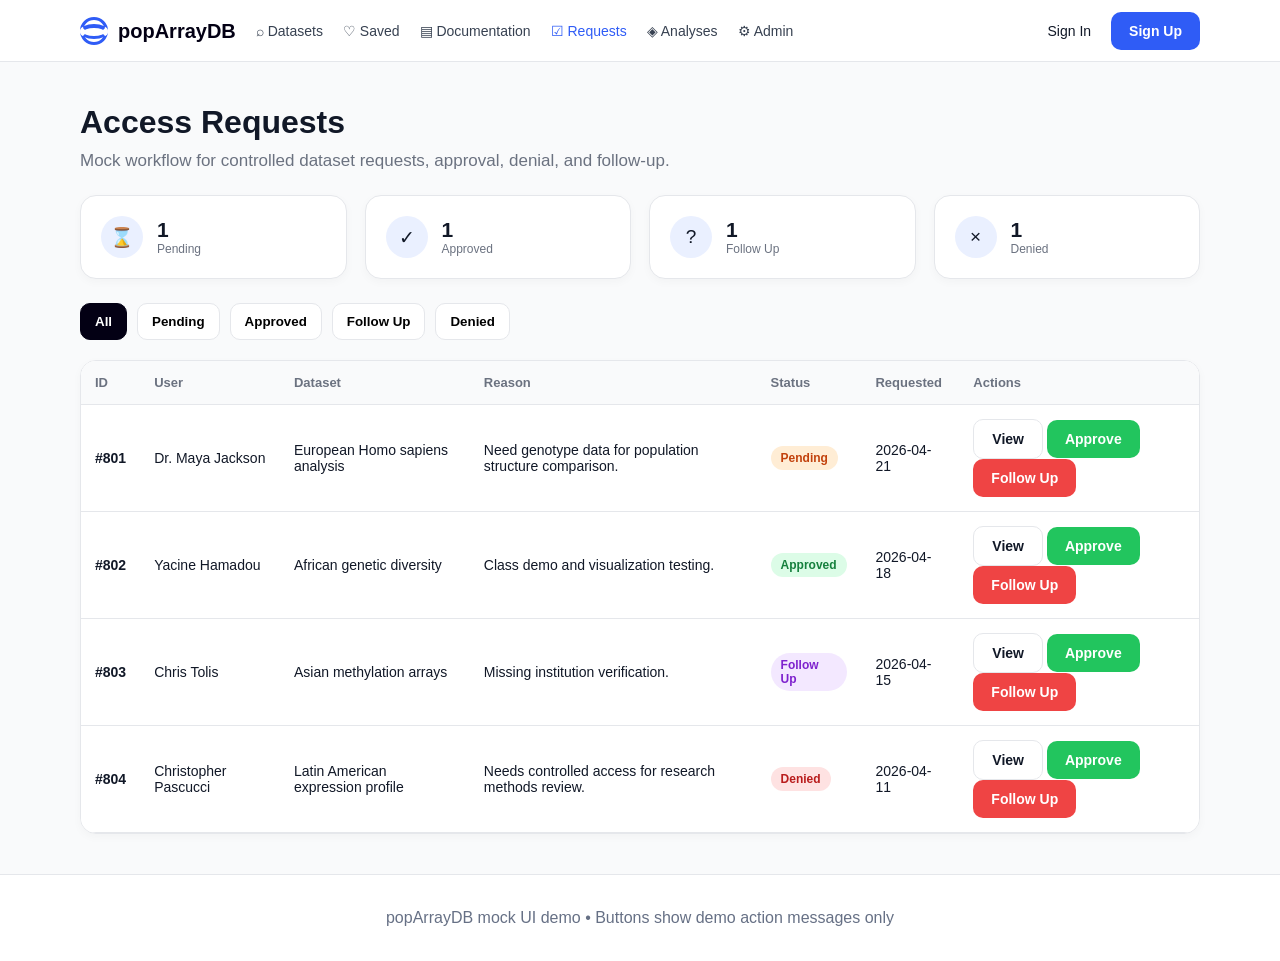
==== access-requests.html @ 7e7bbc74 "Add files via upload" ====
<!DOCTYPE html>
<html lang="en">
<head>
  <meta charset="UTF-8">
  <meta name="viewport" content="width=device-width, initial-scale=1.0">
  <title>popArrayDB | Access Requests</title>
  <link rel="stylesheet" href="styles.css">
</head>
<body data-page="requests">
  <header class="topbar">
    <div class="container nav">
      <div class="nav-left">
        <a class="logo" href="home.html"><span class="logo-mark"></span><span>popArrayDB</span></a>
        <nav class="nav-links">
          <a data-nav="datasets" href="datasets.html">⌕ Datasets</a>
          <a data-nav="saved" href="saved.html">♡ Saved</a>
          <a data-nav="documentation" href="documentation.html">▤ Documentation</a>
          <a data-nav="requests" href="access-requests.html">☑ Requests</a>
          <a data-nav="analyses" href="analyses.html">◈ Analyses</a>
          <a data-nav="admin" href="admin.html">⚙ Admin</a>
        </nav>
      </div>
      <div class="nav-actions"><a href="index.html">Sign In</a><a class="btn btn-primary" href="register.html">Sign Up</a></div>
    </div>
  </header>

  <main class="container">
    <section class="page-title">
      <h1>Access Requests</h1>
      <p>Mock workflow for controlled dataset requests, approval, denial, and follow-up.</p>
    </section>

    <section class="grid grid-4" style="margin-bottom:24px">
      <div class="card stat-card"><div class="stat-icon">⌛</div><div><div class="stat-number">1</div><div class="stat-label">Pending</div></div></div>
      <div class="card stat-card"><div class="stat-icon">✓</div><div><div class="stat-number">1</div><div class="stat-label">Approved</div></div></div>
      <div class="card stat-card"><div class="stat-icon">?</div><div><div class="stat-number">1</div><div class="stat-label">Follow Up</div></div></div>
      <div class="card stat-card"><div class="stat-icon">×</div><div><div class="stat-number">1</div><div class="stat-label">Denied</div></div></div>
    </section>

    <div class="filter-tabs">
      <button class="tab-btn active" data-filter="All">All</button>
      <button class="tab-btn" data-filter="Pending">Pending</button>
      <button class="tab-btn" data-filter="Approved">Approved</button>
      <button class="tab-btn" data-filter="Follow Up">Follow Up</button>
      <button class="tab-btn" data-filter="Denied">Denied</button>
    </div>

    <section class="card table-wrap">
      <table class="table">
        <thead>
          <tr><th>ID</th><th>User</th><th>Dataset</th><th>Reason</th><th>Status</th><th>Requested</th><th>Actions</th></tr>
        </thead>
        <tbody id="requestTableBody"></tbody>
      </table>
    </section>
  </main>

  <footer class="footer">popArrayDB mock UI demo • Buttons show demo action messages only</footer>
  <script src="data.js"></script>
  <script src="app.js"></script>
</body>
</html>
---- styles.css ----
:root{
  --blue:#2f5cf6;
  --blue-dark:#2145d8;
  --ink:#030014;
  --text:#111827;
  --muted:#6b7280;
  --line:#e5e7eb;
  --soft:#f8fafc;
  --card:#ffffff;
  --green:#22c55e;
  --purple:#8b5cf6;
  --orange:#fb923c;
  --red:#ef4444;
  --shadow:0 18px 45px rgba(15,23,42,.08);
  --radius:16px;
}
*{box-sizing:border-box}
html{scroll-behavior:smooth}
body{
  margin:0;
  font-family:Inter, Arial, Helvetica, sans-serif;
  color:var(--text);
  background:#f9fafb;
}
a{color:inherit;text-decoration:none}
button,input,textarea,select{font-family:inherit}
.container{width:min(1120px,92%);margin:0 auto}
.small-container{width:min(760px,92%);margin:0 auto}
.center{text-align:center}
.muted{color:var(--muted)}
.logo{display:flex;align-items:center;gap:10px;font-weight:800;font-size:20px;color:var(--ink)}
.logo-mark{width:28px;height:28px;border:3px solid var(--blue);border-radius:50%;position:relative;display:inline-block}
.logo-mark:before,.logo-mark:after{content:"";position:absolute;left:-3px;right:-3px;height:8px;border:3px solid var(--blue);border-left-color:transparent;border-right-color:transparent;border-radius:50%;background:#fff}
.logo-mark:before{top:4px}.logo-mark:after{bottom:3px}
.topbar{height:62px;background:#fff;border-bottom:1px solid var(--line);position:sticky;top:0;z-index:20}
.nav{height:62px;display:flex;align-items:center;justify-content:space-between;gap:20px}
.nav-left,.nav-links,.nav-actions{display:flex;align-items:center;gap:20px}
.nav-links a{font-size:14px;color:#374151;display:flex;align-items:center;gap:7px}
.nav-links a:hover,.nav-links a.active{color:var(--blue)}
.nav-actions a{font-size:14px}
.btn{border:0;border-radius:10px;padding:11px 18px;font-weight:700;cursor:pointer;display:inline-flex;align-items:center;justify-content:center;gap:8px;transition:.18s ease;font-size:14px;background:#eef2ff;color:var(--blue)}
.btn:hover{transform:translateY(-1px);box-shadow:0 8px 18px rgba(15,23,42,.12)}
.btn-primary{background:var(--blue);color:#fff}
.btn-dark{background:var(--ink);color:#fff}
.btn-outline{background:#fff;border:1px solid var(--line);color:#111827}
.btn-ghost{background:transparent;color:#374151}
.btn-danger{background:var(--red);color:#fff}
.btn-success{background:var(--green);color:#fff}
.btn-block{width:100%}
.tag,.badge{display:inline-flex;align-items:center;gap:6px;border-radius:999px;background:#f3f4f6;color:#374151;padding:5px 10px;font-size:12px;font-weight:700}
.badge-blue{background:#eaf0ff;color:#2145d8}.badge-green{background:#dcfce7;color:#15803d}.badge-purple{background:#f3e8ff;color:#7e22ce}.badge-orange{background:#ffedd5;color:#c2410c}.badge-red{background:#fee2e2;color:#b91c1c}
.card{background:#fff;border:1px solid var(--line);border-radius:var(--radius);box-shadow:0 3px 10px rgba(15,23,42,.03)}
.card-pad{padding:24px}
.card-hover:hover{border-color:#c7d2fe;box-shadow:var(--shadow);transform:translateY(-2px)}
.grid{display:grid;gap:18px}.grid-2{grid-template-columns:repeat(2,minmax(0,1fr))}.grid-3{grid-template-columns:repeat(3,minmax(0,1fr))}.grid-4{grid-template-columns:repeat(4,minmax(0,1fr))}
.form-row{display:grid;gap:14px}.form-row-2{grid-template-columns:1fr 1fr}
label{font-weight:700;font-size:14px;display:block;margin-bottom:8px}
.input,select,textarea{width:100%;border:1px solid #d1d5db;background:#f4f4f5;border-radius:10px;padding:13px 14px;color:#374151;font-size:15px;outline:none}
.input:focus,select:focus,textarea:focus{background:#fff;border-color:var(--blue);box-shadow:0 0 0 4px rgba(47,92,246,.10)}
textarea{min-height:105px;resize:vertical}.help{font-size:13px;color:var(--muted);margin-top:6px}.error{font-size:13px;color:var(--red);margin-top:6px;display:none}.error.show{display:block}
.page-title{padding:42px 0 24px}.page-title h1{font-size:32px;margin:0 0 10px}.page-title p{margin:0;color:var(--muted);font-size:17px}
/* Login */
.login-bg{min-height:100vh;background:linear-gradient(180deg,#fff 0%,#f3f7fb 100%);display:flex;align-items:center;justify-content:center;padding:46px 18px}
.login-wrap{width:min(560px,100%)}
.login-brand{text-align:center;margin-bottom:34px}.login-brand .logo{justify-content:center;font-size:40px}.login-brand p{font-size:18px;color:#667085;margin-top:18px}
.login-card{padding:30px;border-radius:18px;background:#fff;border:1px solid var(--line);box-shadow:0 10px 36px rgba(15,23,42,.05)}
.login-card h2{margin:0 0 8px;font-size:22px}.login-card .sub{margin:0 0 24px;color:#6b7280;font-size:17px}.login-options{display:flex;align-items:center;justify-content:space-between;margin:14px 0 22px;color:#4b5563}.checkline{display:flex;gap:10px;align-items:center}.fake-check{width:14px;height:14px;border-radius:3px;background:#4b5563}.login-footer{text-align:center;color:#4b5563;margin-top:22px}.login-footer a,.link{color:var(--blue);font-weight:700;cursor:pointer}
.data-sources{text-align:center;color:#6b7280;margin-top:36px}
/* Home */
.hero{background:var(--blue);color:#fff;padding:48px 0 52px}.hero-grid{display:grid;grid-template-columns:1.2fr .8fr;gap:42px;align-items:center}.hero h1{font-size:34px;line-height:1.15;margin:12px 0 16px}.hero p{font-size:17px;line-height:1.6;color:#e8eeff;margin:0 0 22px}.hero-search{display:flex;gap:10px;background:#fff;border-radius:10px;padding:8px;max-width:640px}.hero-search input{border:0;background:transparent;flex:1;padding:9px 10px;outline:none}.quick-tags{display:flex;gap:10px;flex-wrap:wrap;margin-top:12px}.quick-tags span{font-size:12px;font-weight:700;background:rgba(255,255,255,.16);padding:6px 10px;border-radius:999px}.lab-card{height:238px;border-radius:14px;overflow:hidden;background:linear-gradient(135deg,#0f172a,#64748b);border:1px solid rgba(255,255,255,.24);position:relative;box-shadow:0 22px 50px rgba(0,0,0,.22)}
.lab-card:before{content:"";position:absolute;inset:24px;background:linear-gradient(90deg,rgba(255,255,255,.12),transparent);border-radius:10px}.lab-title{position:absolute;left:24px;bottom:24px;font-size:20px;font-weight:800}.section{padding:48px 0}.stat-card{display:flex;align-items:center;gap:14px;padding:20px}.stat-icon{height:42px;width:42px;border-radius:50%;display:grid;place-items:center;font-size:19px;background:#eaf0ff}.stat-number{font-size:21px;font-weight:800}.stat-label{font-size:12px;color:var(--muted)}.section-heading{text-align:center;margin-bottom:26px}.section-heading h2{margin:0 0 8px;font-size:22px}.section-heading p{margin:0;color:var(--muted)}.feature-card{padding:24px}.feature-icon{height:42px;width:42px;border-radius:50%;display:grid;place-items:center;background:#eaf0ff;color:var(--blue);font-weight:800;margin-bottom:14px}.feature-card h3{margin:0 0 8px}.feature-card p{margin:0;color:var(--muted);line-height:1.55}.featured-header{display:flex;align-items:end;justify-content:space-between;margin-bottom:16px}.source-row{display:flex;justify-content:center;gap:48px;flex-wrap:wrap;text-align:center}.source-row strong{display:block;margin-bottom:4px}.source-row span{font-size:12px;color:var(--muted)}
/* Datasets */
.search-line{display:flex;gap:14px;margin-bottom:22px}.search-line input{flex:1;background:#fff}.dataset-list{display:grid;gap:18px}.dataset-card{padding:24px;display:grid;grid-template-columns:1fr auto;gap:22px}.dataset-card h3{margin:10px 0 8px}.dataset-card p{color:#667085;line-height:1.55;margin:0 0 24px}.dataset-meta{display:grid;grid-template-columns:repeat(4,minmax(0,1fr));gap:16px;color:#374151}.meta-item{display:flex;gap:10px;align-items:flex-start}.meta-icon{color:#9ca3af}.meta-item strong{display:block;font-size:14px}.meta-item span{font-size:12px;color:var(--muted)}.actions-col{display:flex;flex-direction:column;gap:10px;align-items:flex-end}
/* Saved */
.empty-state{min-height:310px;display:grid;place-items:center;text-align:center;padding:40px}.empty-icon{font-size:58px;color:#d1d5db;margin-bottom:14px}.empty-state h2{margin:0 0 10px}.empty-state p{color:var(--muted);margin:0 0 22px}
/* Detail */
.detail-layout{display:grid;grid-template-columns:1fr 330px;gap:24px}.detail-hero{padding:28px}.detail-hero h1{margin:14px 0 10px;font-size:30px}.detail-hero p{color:#667085;line-height:1.65}.info-table{display:grid;gap:12px}.info-row{display:flex;justify-content:space-between;border-bottom:1px solid var(--line);padding-bottom:10px;gap:14px}.info-row:last-child{border:0}.info-row span:first-child{color:var(--muted)}.record-row{display:flex;justify-content:space-between;gap:16px;padding:16px 0;border-bottom:1px solid var(--line)}.record-row:last-child{border-bottom:0}.side-card{padding:22px;margin-bottom:18px}.side-card h3{margin:0 0 14px}.metrics{display:grid;grid-template-columns:repeat(3,1fr);gap:12px;margin-top:18px}.metric{padding:16px;border-radius:14px;background:#f8fafc;text-align:center}.metric strong{display:block;font-size:22px}.metric span{font-size:12px;color:var(--muted)}
/* Tables */
.table-wrap{overflow:auto}.table{width:100%;border-collapse:collapse;background:#fff}.table th,.table td{text-align:left;border-bottom:1px solid var(--line);padding:14px}.table th{font-size:13px;color:#6b7280;background:#f9fafb}.table td{font-size:14px}.filter-tabs,.admin-tabs{display:flex;gap:10px;flex-wrap:wrap;margin-bottom:20px}.tab-btn{border:1px solid var(--line);background:#fff;border-radius:10px;padding:10px 14px;font-weight:700;cursor:pointer}.tab-btn.active{background:var(--ink);color:#fff;border-color:var(--ink)}
/* Admin */
.admin-panel{display:none}.admin-panel.active{display:block}.chart-placeholder{height:220px;border-radius:16px;background:repeating-linear-gradient(90deg,#eff6ff 0,#eff6ff 38px,#f8fafc 38px,#f8fafc 78px);display:flex;align-items:end;gap:16px;padding:22px}.bar{width:42px;border-radius:8px 8px 0 0;background:var(--blue)}
/* Toast + modal */
.toast{position:fixed;right:20px;bottom:20px;background:#111827;color:#fff;border-radius:12px;padding:14px 18px;box-shadow:var(--shadow);opacity:0;pointer-events:none;transform:translateY(10px);transition:.2s;z-index:50}.toast.show{opacity:1;transform:translateY(0)}
.modal-bg{position:fixed;inset:0;background:rgba(15,23,42,.50);display:none;align-items:center;justify-content:center;padding:18px;z-index:60}.modal-bg.show{display:flex}.modal{background:#fff;border-radius:18px;width:min(560px,100%);padding:26px;box-shadow:0 30px 80px rgba(0,0,0,.30)}.modal h2{margin:0 0 8px}.modal p{color:var(--muted);line-height:1.55}.modal-actions{display:flex;gap:12px;justify-content:flex-end;margin-top:18px}
.footer{padding:34px 0;color:#667085;text-align:center;border-top:1px solid var(--line);margin-top:40px;background:#fff}
@media(max-width:900px){.hero-grid,.detail-layout{grid-template-columns:1fr}.grid-4,.grid-3,.grid-2,.dataset-meta{grid-template-columns:1fr 1fr}.nav{height:auto;align-items:flex-start;padding:14px 0}.topbar{height:auto}.nav-left{flex-direction:column;align-items:flex-start}.nav-links{flex-wrap:wrap}.dataset-card{grid-template-columns:1fr}.actions-col{align-items:flex-start;flex-direction:row;flex-wrap:wrap}}
@media(max-width:620px){.grid-4,.grid-3,.grid-2,.dataset-meta,.form-row-2,.metrics{grid-template-columns:1fr}.hero-search,.search-line{flex-direction:column}.login-brand .logo{font-size:32px}.hero h1{font-size:28px}.nav{gap:10px}.nav-actions{gap:8px}.source-row{gap:20px}.modal-actions{flex-direction:column}.modal-actions .btn{width:100%}}
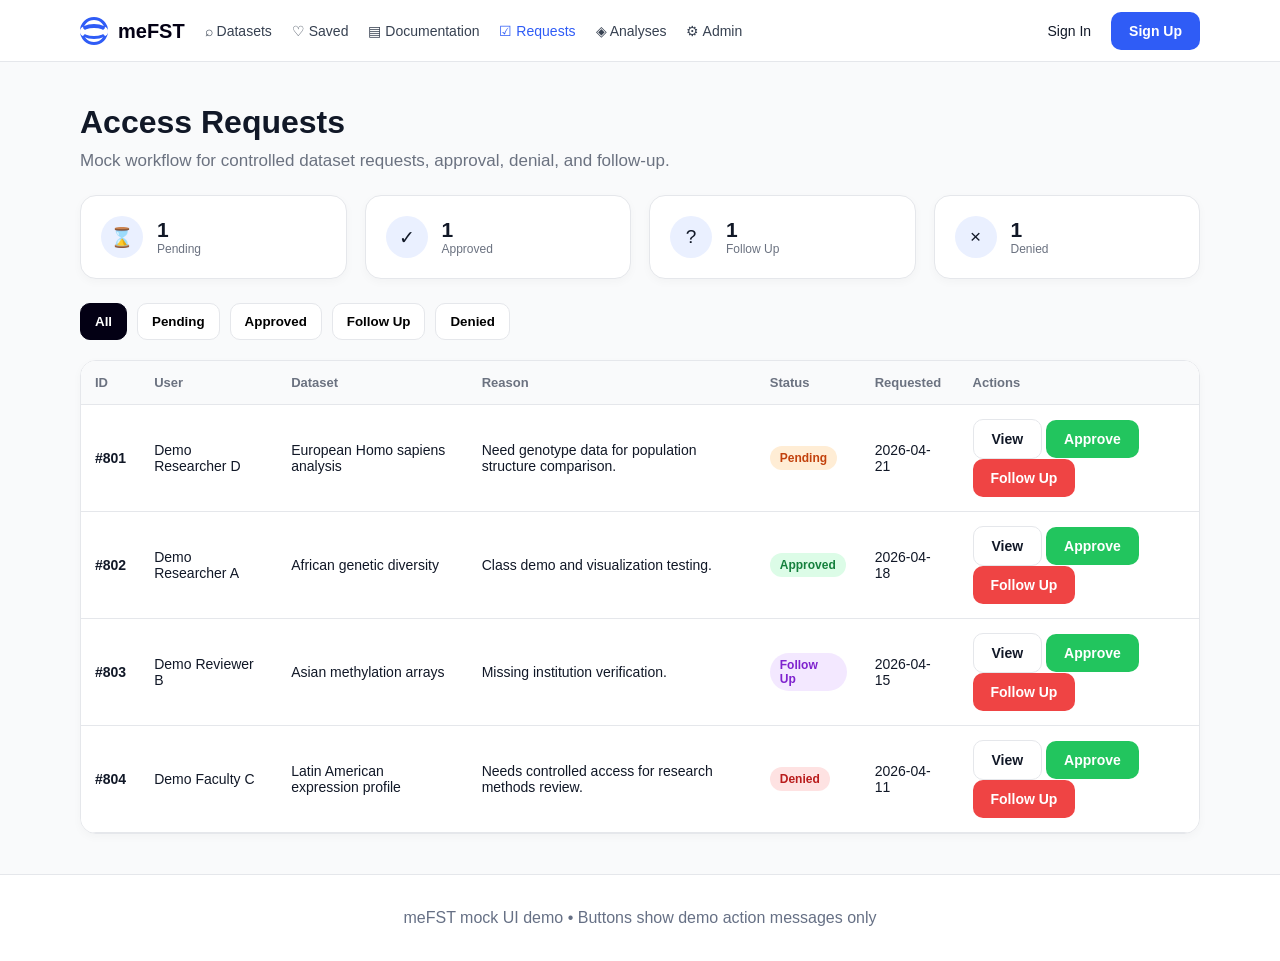
==== commit 4e2daee0: "Add files via upload" ====
--- a/access-requests.html
+++ b/access-requests.html
@@ -3,14 +3,14 @@
 <head>
   <meta charset="UTF-8">
   <meta name="viewport" content="width=device-width, initial-scale=1.0">
-  <title>popArrayDB | Access Requests</title>
+  <title>meFST | Access Requests</title>
   <link rel="stylesheet" href="styles.css">
 </head>
 <body data-page="requests">
   <header class="topbar">
     <div class="container nav">
       <div class="nav-left">
-        <a class="logo" href="home.html"><span class="logo-mark"></span><span>popArrayDB</span></a>
+        <a class="logo" href="home.html"><span class="logo-mark"></span><span>meFST</span></a>
         <nav class="nav-links">
           <a data-nav="datasets" href="datasets.html">⌕ Datasets</a>
           <a data-nav="saved" href="saved.html">♡ Saved</a>
@@ -55,7 +55,7 @@
     </section>
   </main>
 
-  <footer class="footer">popArrayDB mock UI demo • Buttons show demo action messages only</footer>
+  <footer class="footer">meFST mock UI demo • Buttons show demo action messages only</footer>
   <script src="data.js"></script>
   <script src="app.js"></script>
 </body>
--- a/styles.css
+++ b/styles.css
@@ -59,29 +59,75 @@
 .input:focus,select:focus,textarea:focus{background:#fff;border-color:var(--blue);box-shadow:0 0 0 4px rgba(47,92,246,.10)}
 textarea{min-height:105px;resize:vertical}.help{font-size:13px;color:var(--muted);margin-top:6px}.error{font-size:13px;color:var(--red);margin-top:6px;display:none}.error.show{display:block}
 .page-title{padding:42px 0 24px}.page-title h1{font-size:32px;margin:0 0 10px}.page-title p{margin:0;color:var(--muted);font-size:17px}
-/* Login */
 .login-bg{min-height:100vh;background:linear-gradient(180deg,#fff 0%,#f3f7fb 100%);display:flex;align-items:center;justify-content:center;padding:46px 18px}
 .login-wrap{width:min(560px,100%)}
 .login-brand{text-align:center;margin-bottom:34px}.login-brand .logo{justify-content:center;font-size:40px}.login-brand p{font-size:18px;color:#667085;margin-top:18px}
 .login-card{padding:30px;border-radius:18px;background:#fff;border:1px solid var(--line);box-shadow:0 10px 36px rgba(15,23,42,.05)}
 .login-card h2{margin:0 0 8px;font-size:22px}.login-card .sub{margin:0 0 24px;color:#6b7280;font-size:17px}.login-options{display:flex;align-items:center;justify-content:space-between;margin:14px 0 22px;color:#4b5563}.checkline{display:flex;gap:10px;align-items:center}.fake-check{width:14px;height:14px;border-radius:3px;background:#4b5563}.login-footer{text-align:center;color:#4b5563;margin-top:22px}.login-footer a,.link{color:var(--blue);font-weight:700;cursor:pointer}
 .data-sources{text-align:center;color:#6b7280;margin-top:36px}
-/* Home */
 .hero{background:var(--blue);color:#fff;padding:48px 0 52px}.hero-grid{display:grid;grid-template-columns:1.2fr .8fr;gap:42px;align-items:center}.hero h1{font-size:34px;line-height:1.15;margin:12px 0 16px}.hero p{font-size:17px;line-height:1.6;color:#e8eeff;margin:0 0 22px}.hero-search{display:flex;gap:10px;background:#fff;border-radius:10px;padding:8px;max-width:640px}.hero-search input{border:0;background:transparent;flex:1;padding:9px 10px;outline:none}.quick-tags{display:flex;gap:10px;flex-wrap:wrap;margin-top:12px}.quick-tags span{font-size:12px;font-weight:700;background:rgba(255,255,255,.16);padding:6px 10px;border-radius:999px}.lab-card{height:238px;border-radius:14px;overflow:hidden;background:linear-gradient(135deg,#0f172a,#64748b);border:1px solid rgba(255,255,255,.24);position:relative;box-shadow:0 22px 50px rgba(0,0,0,.22)}
 .lab-card:before{content:"";position:absolute;inset:24px;background:linear-gradient(90deg,rgba(255,255,255,.12),transparent);border-radius:10px}.lab-title{position:absolute;left:24px;bottom:24px;font-size:20px;font-weight:800}.section{padding:48px 0}.stat-card{display:flex;align-items:center;gap:14px;padding:20px}.stat-icon{height:42px;width:42px;border-radius:50%;display:grid;place-items:center;font-size:19px;background:#eaf0ff}.stat-number{font-size:21px;font-weight:800}.stat-label{font-size:12px;color:var(--muted)}.section-heading{text-align:center;margin-bottom:26px}.section-heading h2{margin:0 0 8px;font-size:22px}.section-heading p{margin:0;color:var(--muted)}.feature-card{padding:24px}.feature-icon{height:42px;width:42px;border-radius:50%;display:grid;place-items:center;background:#eaf0ff;color:var(--blue);font-weight:800;margin-bottom:14px}.feature-card h3{margin:0 0 8px}.feature-card p{margin:0;color:var(--muted);line-height:1.55}.featured-header{display:flex;align-items:end;justify-content:space-between;margin-bottom:16px}.source-row{display:flex;justify-content:center;gap:48px;flex-wrap:wrap;text-align:center}.source-row strong{display:block;margin-bottom:4px}.source-row span{font-size:12px;color:var(--muted)}
-/* Datasets */
 .search-line{display:flex;gap:14px;margin-bottom:22px}.search-line input{flex:1;background:#fff}.dataset-list{display:grid;gap:18px}.dataset-card{padding:24px;display:grid;grid-template-columns:1fr auto;gap:22px}.dataset-card h3{margin:10px 0 8px}.dataset-card p{color:#667085;line-height:1.55;margin:0 0 24px}.dataset-meta{display:grid;grid-template-columns:repeat(4,minmax(0,1fr));gap:16px;color:#374151}.meta-item{display:flex;gap:10px;align-items:flex-start}.meta-icon{color:#9ca3af}.meta-item strong{display:block;font-size:14px}.meta-item span{font-size:12px;color:var(--muted)}.actions-col{display:flex;flex-direction:column;gap:10px;align-items:flex-end}
-/* Saved */
 .empty-state{min-height:310px;display:grid;place-items:center;text-align:center;padding:40px}.empty-icon{font-size:58px;color:#d1d5db;margin-bottom:14px}.empty-state h2{margin:0 0 10px}.empty-state p{color:var(--muted);margin:0 0 22px}
-/* Detail */
 .detail-layout{display:grid;grid-template-columns:1fr 330px;gap:24px}.detail-hero{padding:28px}.detail-hero h1{margin:14px 0 10px;font-size:30px}.detail-hero p{color:#667085;line-height:1.65}.info-table{display:grid;gap:12px}.info-row{display:flex;justify-content:space-between;border-bottom:1px solid var(--line);padding-bottom:10px;gap:14px}.info-row:last-child{border:0}.info-row span:first-child{color:var(--muted)}.record-row{display:flex;justify-content:space-between;gap:16px;padding:16px 0;border-bottom:1px solid var(--line)}.record-row:last-child{border-bottom:0}.side-card{padding:22px;margin-bottom:18px}.side-card h3{margin:0 0 14px}.metrics{display:grid;grid-template-columns:repeat(3,1fr);gap:12px;margin-top:18px}.metric{padding:16px;border-radius:14px;background:#f8fafc;text-align:center}.metric strong{display:block;font-size:22px}.metric span{font-size:12px;color:var(--muted)}
-/* Tables */
 .table-wrap{overflow:auto}.table{width:100%;border-collapse:collapse;background:#fff}.table th,.table td{text-align:left;border-bottom:1px solid var(--line);padding:14px}.table th{font-size:13px;color:#6b7280;background:#f9fafb}.table td{font-size:14px}.filter-tabs,.admin-tabs{display:flex;gap:10px;flex-wrap:wrap;margin-bottom:20px}.tab-btn{border:1px solid var(--line);background:#fff;border-radius:10px;padding:10px 14px;font-weight:700;cursor:pointer}.tab-btn.active{background:var(--ink);color:#fff;border-color:var(--ink)}
-/* Admin */
 .admin-panel{display:none}.admin-panel.active{display:block}.chart-placeholder{height:220px;border-radius:16px;background:repeating-linear-gradient(90deg,#eff6ff 0,#eff6ff 38px,#f8fafc 38px,#f8fafc 78px);display:flex;align-items:end;gap:16px;padding:22px}.bar{width:42px;border-radius:8px 8px 0 0;background:var(--blue)}
-/* Toast + modal */
 .toast{position:fixed;right:20px;bottom:20px;background:#111827;color:#fff;border-radius:12px;padding:14px 18px;box-shadow:var(--shadow);opacity:0;pointer-events:none;transform:translateY(10px);transition:.2s;z-index:50}.toast.show{opacity:1;transform:translateY(0)}
 .modal-bg{position:fixed;inset:0;background:rgba(15,23,42,.50);display:none;align-items:center;justify-content:center;padding:18px;z-index:60}.modal-bg.show{display:flex}.modal{background:#fff;border-radius:18px;width:min(560px,100%);padding:26px;box-shadow:0 30px 80px rgba(0,0,0,.30)}.modal h2{margin:0 0 8px}.modal p{color:var(--muted);line-height:1.55}.modal-actions{display:flex;gap:12px;justify-content:flex-end;margin-top:18px}
 .footer{padding:34px 0;color:#667085;text-align:center;border-top:1px solid var(--line);margin-top:40px;background:#fff}
 @media(max-width:900px){.hero-grid,.detail-layout{grid-template-columns:1fr}.grid-4,.grid-3,.grid-2,.dataset-meta{grid-template-columns:1fr 1fr}.nav{height:auto;align-items:flex-start;padding:14px 0}.topbar{height:auto}.nav-left{flex-direction:column;align-items:flex-start}.nav-links{flex-wrap:wrap}.dataset-card{grid-template-columns:1fr}.actions-col{align-items:flex-start;flex-direction:row;flex-wrap:wrap}}
 @media(max-width:620px){.grid-4,.grid-3,.grid-2,.dataset-meta,.form-row-2,.metrics{grid-template-columns:1fr}.hero-search,.search-line{flex-direction:column}.login-brand .logo{font-size:32px}.hero h1{font-size:28px}.nav{gap:10px}.nav-actions{gap:8px}.source-row{gap:20px}.modal-actions{flex-direction:column}.modal-actions .btn{width:100%}}
+.study-topbar{height:38px;background:#fff;border-top:4px solid #111827;border-bottom:1px solid #e5e7eb}
+.study-nav{width:min(760px,94%);height:34px;margin:0 auto;display:flex;align-items:center;justify-content:space-between}
+.study-brand{font-weight:800;font-size:13px;color:#0f172a}
+.study-links{display:flex;align-items:center;gap:24px;font-size:11px;color:#111827}
+.study-links a:hover,.study-links a.active{color:#1d4ed8;font-weight:700}
+.study-shell{width:min(760px,94%);margin:0 auto;padding:34px 0 60px}
+.study-heading{margin-bottom:22px}
+.study-heading h1{font-size:21px;margin:0 0 8px;color:#111827}
+.study-heading p{margin:0;color:#4b5563;font-size:13px}
+.study-search-card{background:#fff;border:1px solid #d1d5db;border-radius:8px;padding:18px;margin-bottom:18px}
+.study-search-row{display:flex;gap:10px}
+.study-search-input{height:38px;border:1px solid #cbd5e1;border-radius:7px;background:#fff;padding:0 14px;font-size:13px;flex:1;color:#111827;outline:none}
+.study-search-input:focus{border-color:#111827;box-shadow:0 0 0 3px rgba(15,23,42,.08)}
+.study-dark-btn{height:38px;border:0;border-radius:6px;background:#030014;color:#fff;font-weight:800;font-size:12px;padding:0 22px;cursor:pointer}
+.study-dark-btn:hover{background:#1f2937}
+.advanced-btn{margin-top:14px;border:0;background:transparent;color:#111827;font-size:12px;font-weight:700;cursor:pointer;padding:0}
+.study-grid{display:grid;grid-template-columns:180px 1fr;gap:18px;align-items:start}
+.filter-panel{background:#fff;border:1px solid #d1d5db;border-radius:8px;padding:18px;position:sticky;top:54px}
+.filter-title{font-size:15px;font-weight:800;margin-bottom:18px;color:#111827}
+.filter-group{margin-bottom:18px}
+.filter-group h3{font-size:12px;margin:0 0 9px;color:#374151;font-weight:800}
+.filter-group label{font-size:11px;font-weight:600;color:#374151;margin:0 0 8px;display:flex;align-items:center;gap:7px}
+.filter-group input[type="checkbox"]{width:11px;height:11px;accent-color:#111827}
+.range-row{display:grid;grid-template-columns:1fr 1fr;gap:8px}
+.range-row input{width:100%;height:32px;border:1px solid #d1d5db;border-radius:6px;background:#fff;padding:0 8px;font-size:11px;outline:none}
+.clear-btn{width:100%;height:34px;border:1px solid #cbd5e1;border-radius:6px;background:#fff;font-size:11px;font-weight:800;color:#334155;cursor:pointer}
+.clear-btn:hover{background:#f8fafc}
+.study-results{display:grid;gap:12px}
+.result-toolbar{height:44px;background:#fff;border:1px solid #d1d5db;border-radius:8px;padding:0 12px;display:flex;align-items:center;justify-content:space-between;font-size:12px;color:#374151;font-weight:700}
+.sort-label{display:flex;align-items:center;gap:6px;margin:0;font-size:11px;font-weight:700;color:#374151}
+.sort-label select{width:150px;height:28px;border:1px solid #cbd5e1;border-radius:6px;background:#fff;padding:0 8px;font-size:11px}
+.study-result-list{display:grid;gap:12px}
+.study-result-card{background:#fff;border:1px solid #d1d5db;border-radius:8px;padding:18px;position:relative}
+.study-result-card:hover{border-color:#94a3b8;box-shadow:0 8px 20px rgba(15,23,42,.06)}
+.study-result-top{display:flex;justify-content:space-between;gap:14px;margin-bottom:8px}
+.study-result-card h2{font-size:15px;margin:0;color:#111827;line-height:1.4}
+.study-accession{font-size:11px;color:#6b7280;white-space:nowrap}
+.study-pill-row{display:flex;gap:6px;flex-wrap:wrap;margin:7px 0 12px}
+.study-pill{border-radius:999px;background:#eef2ff;color:#1d4ed8;font-size:10px;font-weight:800;padding:4px 8px}
+.study-pill.green{background:#dcfce7;color:#15803d}
+.study-pill.gray{background:#f3f4f6;color:#374151}
+.study-mini-meta{display:grid;grid-template-columns:1fr 1fr;gap:6px 28px;font-size:11px;color:#374151;margin-bottom:10px}
+.study-mini-meta span{color:#6b7280}
+.study-description{font-size:12px;color:#374151;line-height:1.55;margin:0 0 12px}
+.related-box{border:1px solid #e5e7eb;background:#f8fafc;border-radius:4px;padding:8px 10px;font-size:11px;color:#4b5563;margin-bottom:12px}
+.result-actions{display:flex;gap:8px;flex-wrap:wrap}
+.small-dark-btn{border:0;background:#030014;color:#fff;border-radius:5px;padding:8px 13px;font-size:11px;font-weight:800;cursor:pointer}
+.small-light-btn{border:1px solid #cbd5e1;background:#fff;color:#111827;border-radius:5px;padding:8px 13px;font-size:11px;font-weight:800;cursor:pointer}
+.pagination-row{height:46px;background:#fff;border:1px solid #d1d5db;border-radius:8px;padding:0 12px;display:flex;align-items:center;justify-content:space-between;font-size:11px;color:#374151}
+.page-btn{height:30px;border:1px solid #d1d5db;border-radius:6px;background:#fff;font-size:11px;color:#64748b;padding:0 13px;cursor:pointer}
+.page-btn:hover{background:#f8fafc;color:#111827}
+.no-results{background:#fff;border:1px solid #d1d5db;border-radius:8px;padding:40px;text-align:center;color:#4b5563}
+@media(max-width:820px){.study-grid{grid-template-columns:1fr}.filter-panel{position:static}.study-nav{height:auto;padding:10px 0;align-items:flex-start}.study-topbar{height:auto}.study-links{flex-wrap:wrap;gap:12px}.study-search-row{flex-direction:column}.study-dark-btn{width:100%}}
+@media(max-width:560px){.study-mini-meta{grid-template-columns:1fr}.result-toolbar,.pagination-row{height:auto;gap:10px;padding:12px;align-items:flex-start;flex-direction:column}.sort-label select{width:100%}}
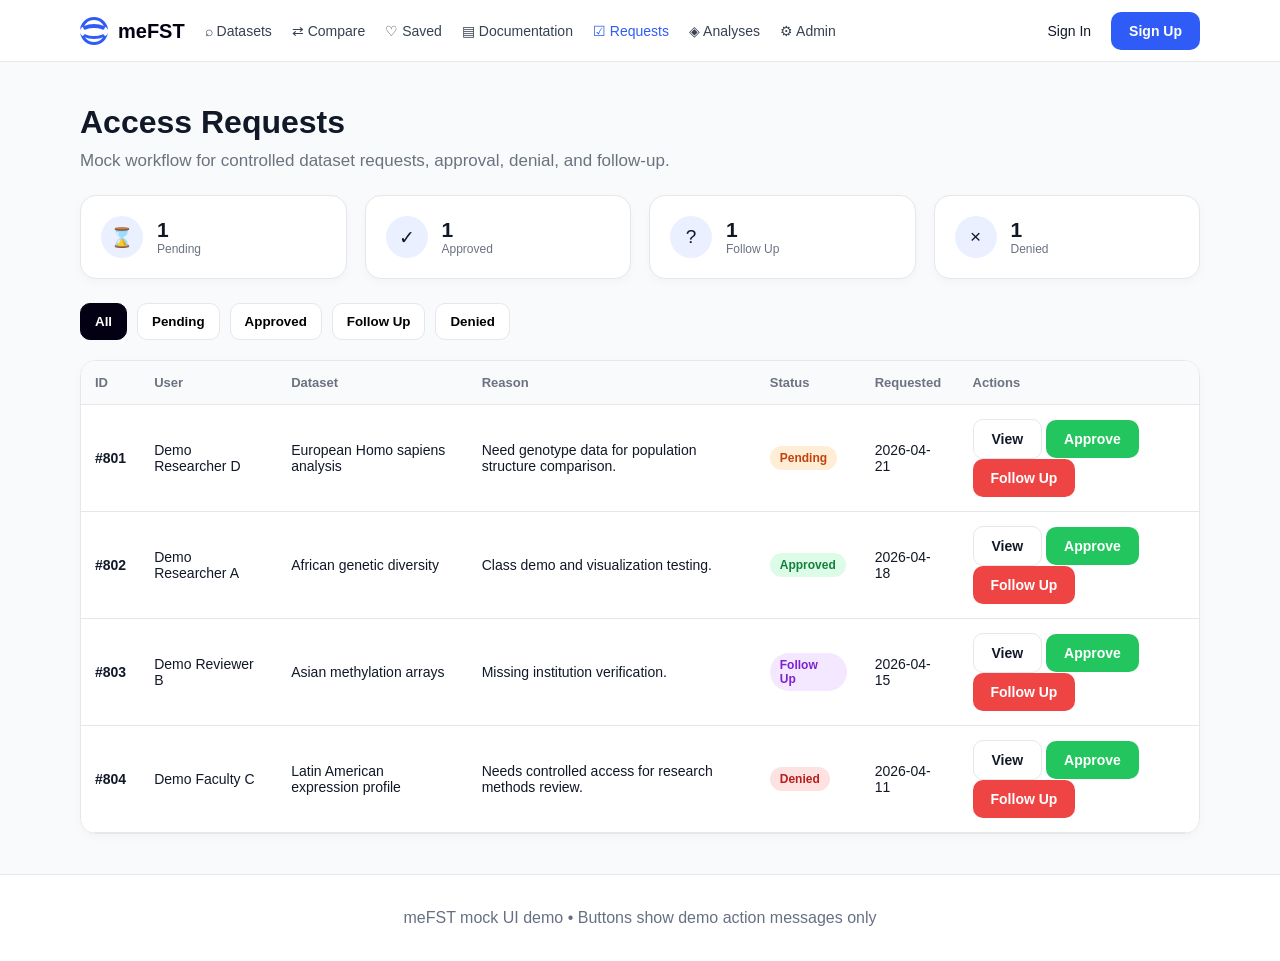
==== commit 554f77cf: "Standardize nav across all pages and hide sign-in/signup after login while adding Log Out." ====
--- a/access-requests.html
+++ b/access-requests.html
@@ -13,6 +13,7 @@
         <a class="logo" href="home.html"><span class="logo-mark"></span><span>meFST</span></a>
         <nav class="nav-links">
           <a data-nav="datasets" href="datasets.html">⌕ Datasets</a>
+          <a data-nav="compare" href="compare.html">⇄ Compare</a>
           <a data-nav="saved" href="saved.html">♡ Saved</a>
           <a data-nav="documentation" href="documentation.html">▤ Documentation</a>
           <a data-nav="requests" href="access-requests.html">☑ Requests</a>
@@ -20,7 +21,7 @@
           <a data-nav="admin" href="admin.html">⚙ Admin</a>
         </nav>
       </div>
-      <div class="nav-actions"><a href="index.html">Sign In</a><a class="btn btn-primary" href="register.html">Sign Up</a></div>
+      <div class="nav-actions" id="topNavActions"></div>
     </div>
   </header>
 
@@ -29,30 +30,9 @@
       <h1>Access Requests</h1>
       <p>Mock workflow for controlled dataset requests, approval, denial, and follow-up.</p>
     </section>
-
-    <section class="grid grid-4" style="margin-bottom:24px">
-      <div class="card stat-card"><div class="stat-icon">⌛</div><div><div class="stat-number">1</div><div class="stat-label">Pending</div></div></div>
-      <div class="card stat-card"><div class="stat-icon">✓</div><div><div class="stat-number">1</div><div class="stat-label">Approved</div></div></div>
-      <div class="card stat-card"><div class="stat-icon">?</div><div><div class="stat-number">1</div><div class="stat-label">Follow Up</div></div></div>
-      <div class="card stat-card"><div class="stat-icon">×</div><div><div class="stat-number">1</div><div class="stat-label">Denied</div></div></div>
-    </section>
-
-    <div class="filter-tabs">
-      <button class="tab-btn active" data-filter="All">All</button>
-      <button class="tab-btn" data-filter="Pending">Pending</button>
-      <button class="tab-btn" data-filter="Approved">Approved</button>
-      <button class="tab-btn" data-filter="Follow Up">Follow Up</button>
-      <button class="tab-btn" data-filter="Denied">Denied</button>
-    </div>
-
-    <section class="card table-wrap">
-      <table class="table">
-        <thead>
-          <tr><th>ID</th><th>User</th><th>Dataset</th><th>Reason</th><th>Status</th><th>Requested</th><th>Actions</th></tr>
-        </thead>
-        <tbody id="requestTableBody"></tbody>
-      </table>
-    </section>
+    <section class="grid grid-4" style="margin-bottom:24px"><div class="card stat-card"><div class="stat-icon">⌛</div><div><div class="stat-number">1</div><div class="stat-label">Pending</div></div></div><div class="card stat-card"><div class="stat-icon">✓</div><div><div class="stat-number">1</div><div class="stat-label">Approved</div></div></div><div class="card stat-card"><div class="stat-icon">?</div><div><div class="stat-number">1</div><div class="stat-label">Follow Up</div></div></div><div class="card stat-card"><div class="stat-icon">×</div><div><div class="stat-number">1</div><div class="stat-label">Denied</div></div></div></section>
+    <div class="filter-tabs"><button class="tab-btn active" data-filter="All">All</button><button class="tab-btn" data-filter="Pending">Pending</button><button class="tab-btn" data-filter="Approved">Approved</button><button class="tab-btn" data-filter="Follow Up">Follow Up</button><button class="tab-btn" data-filter="Denied">Denied</button></div>
+    <section class="card table-wrap"><table class="table"><thead><tr><th>ID</th><th>User</th><th>Dataset</th><th>Reason</th><th>Status</th><th>Requested</th><th>Actions</th></tr></thead><tbody id="requestTableBody"></tbody></table></section>
   </main>
 
   <footer class="footer">meFST mock UI demo • Buttons show demo action messages only</footer>
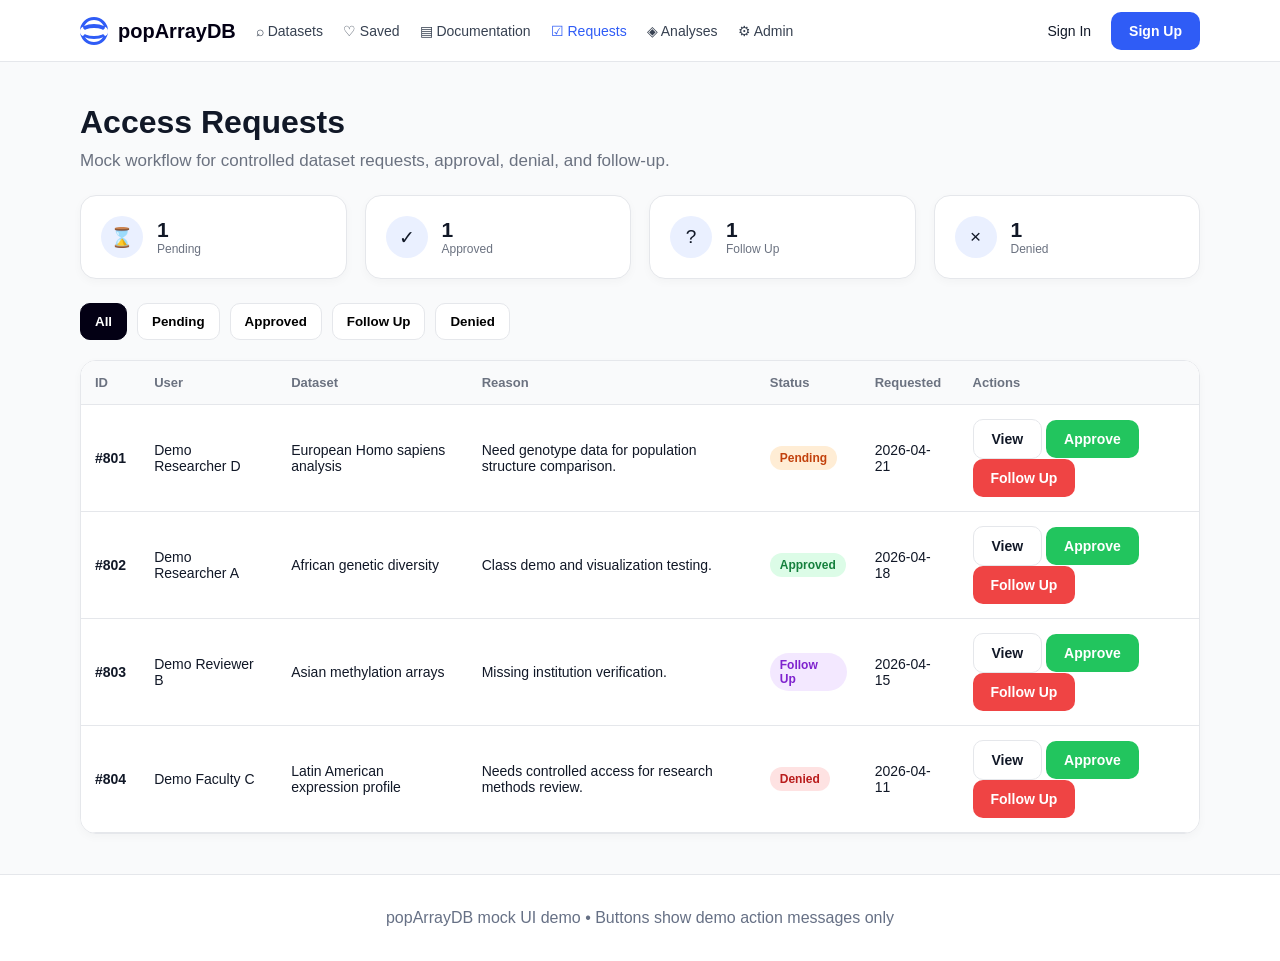
==== commit 168474c3: "Restore access-requests.html after deletion" ====
--- a/access-requests.html
+++ b/access-requests.html
@@ -3,17 +3,16 @@
 <head>
   <meta charset="UTF-8">
   <meta name="viewport" content="width=device-width, initial-scale=1.0">
-  <title>meFST | Access Requests</title>
+  <title>popArrayDB | Access Requests</title>
   <link rel="stylesheet" href="styles.css">
 </head>
 <body data-page="requests">
   <header class="topbar">
     <div class="container nav">
       <div class="nav-left">
-        <a class="logo" href="home.html"><span class="logo-mark"></span><span>meFST</span></a>
+        <a class="logo" href="home.html"><span class="logo-mark"></span><span>popArrayDB</span></a>
         <nav class="nav-links">
           <a data-nav="datasets" href="datasets.html">⌕ Datasets</a>
-          <a data-nav="compare" href="compare.html">⇄ Compare</a>
           <a data-nav="saved" href="saved.html">♡ Saved</a>
           <a data-nav="documentation" href="documentation.html">▤ Documentation</a>
           <a data-nav="requests" href="access-requests.html">☑ Requests</a>
@@ -21,7 +20,7 @@
           <a data-nav="admin" href="admin.html">⚙ Admin</a>
         </nav>
       </div>
-      <div class="nav-actions" id="topNavActions"></div>
+      <div class="nav-actions"><a href="index.html">Sign In</a><a class="btn btn-primary" href="register.html">Sign Up</a></div>
     </div>
   </header>
 
@@ -30,12 +29,33 @@
       <h1>Access Requests</h1>
       <p>Mock workflow for controlled dataset requests, approval, denial, and follow-up.</p>
     </section>
-    <section class="grid grid-4" style="margin-bottom:24px"><div class="card stat-card"><div class="stat-icon">⌛</div><div><div class="stat-number">1</div><div class="stat-label">Pending</div></div></div><div class="card stat-card"><div class="stat-icon">✓</div><div><div class="stat-number">1</div><div class="stat-label">Approved</div></div></div><div class="card stat-card"><div class="stat-icon">?</div><div><div class="stat-number">1</div><div class="stat-label">Follow Up</div></div></div><div class="card stat-card"><div class="stat-icon">×</div><div><div class="stat-number">1</div><div class="stat-label">Denied</div></div></div></section>
-    <div class="filter-tabs"><button class="tab-btn active" data-filter="All">All</button><button class="tab-btn" data-filter="Pending">Pending</button><button class="tab-btn" data-filter="Approved">Approved</button><button class="tab-btn" data-filter="Follow Up">Follow Up</button><button class="tab-btn" data-filter="Denied">Denied</button></div>
-    <section class="card table-wrap"><table class="table"><thead><tr><th>ID</th><th>User</th><th>Dataset</th><th>Reason</th><th>Status</th><th>Requested</th><th>Actions</th></tr></thead><tbody id="requestTableBody"></tbody></table></section>
+
+    <section class="grid grid-4" style="margin-bottom:24px">
+      <div class="card stat-card"><div class="stat-icon">⌛</div><div><div class="stat-number">1</div><div class="stat-label">Pending</div></div></div>
+      <div class="card stat-card"><div class="stat-icon">✓</div><div><div class="stat-number">1</div><div class="stat-label">Approved</div></div></div>
+      <div class="card stat-card"><div class="stat-icon">?</div><div><div class="stat-number">1</div><div class="stat-label">Follow Up</div></div></div>
+      <div class="card stat-card"><div class="stat-icon">×</div><div><div class="stat-number">1</div><div class="stat-label">Denied</div></div></div>
+    </section>
+
+    <div class="filter-tabs">
+      <button class="tab-btn active" data-filter="All">All</button>
+      <button class="tab-btn" data-filter="Pending">Pending</button>
+      <button class="tab-btn" data-filter="Approved">Approved</button>
+      <button class="tab-btn" data-filter="Follow Up">Follow Up</button>
+      <button class="tab-btn" data-filter="Denied">Denied</button>
+    </div>
+
+    <section class="card table-wrap">
+      <table class="table">
+        <thead>
+          <tr><th>ID</th><th>User</th><th>Dataset</th><th>Reason</th><th>Status</th><th>Requested</th><th>Actions</th></tr>
+        </thead>
+        <tbody id="requestTableBody"></tbody>
+      </table>
+    </section>
   </main>
 
-  <footer class="footer">meFST mock UI demo • Buttons show demo action messages only</footer>
+  <footer class="footer">popArrayDB mock UI demo • Buttons show demo action messages only</footer>
   <script src="data.js"></script>
   <script src="app.js"></script>
 </body>
